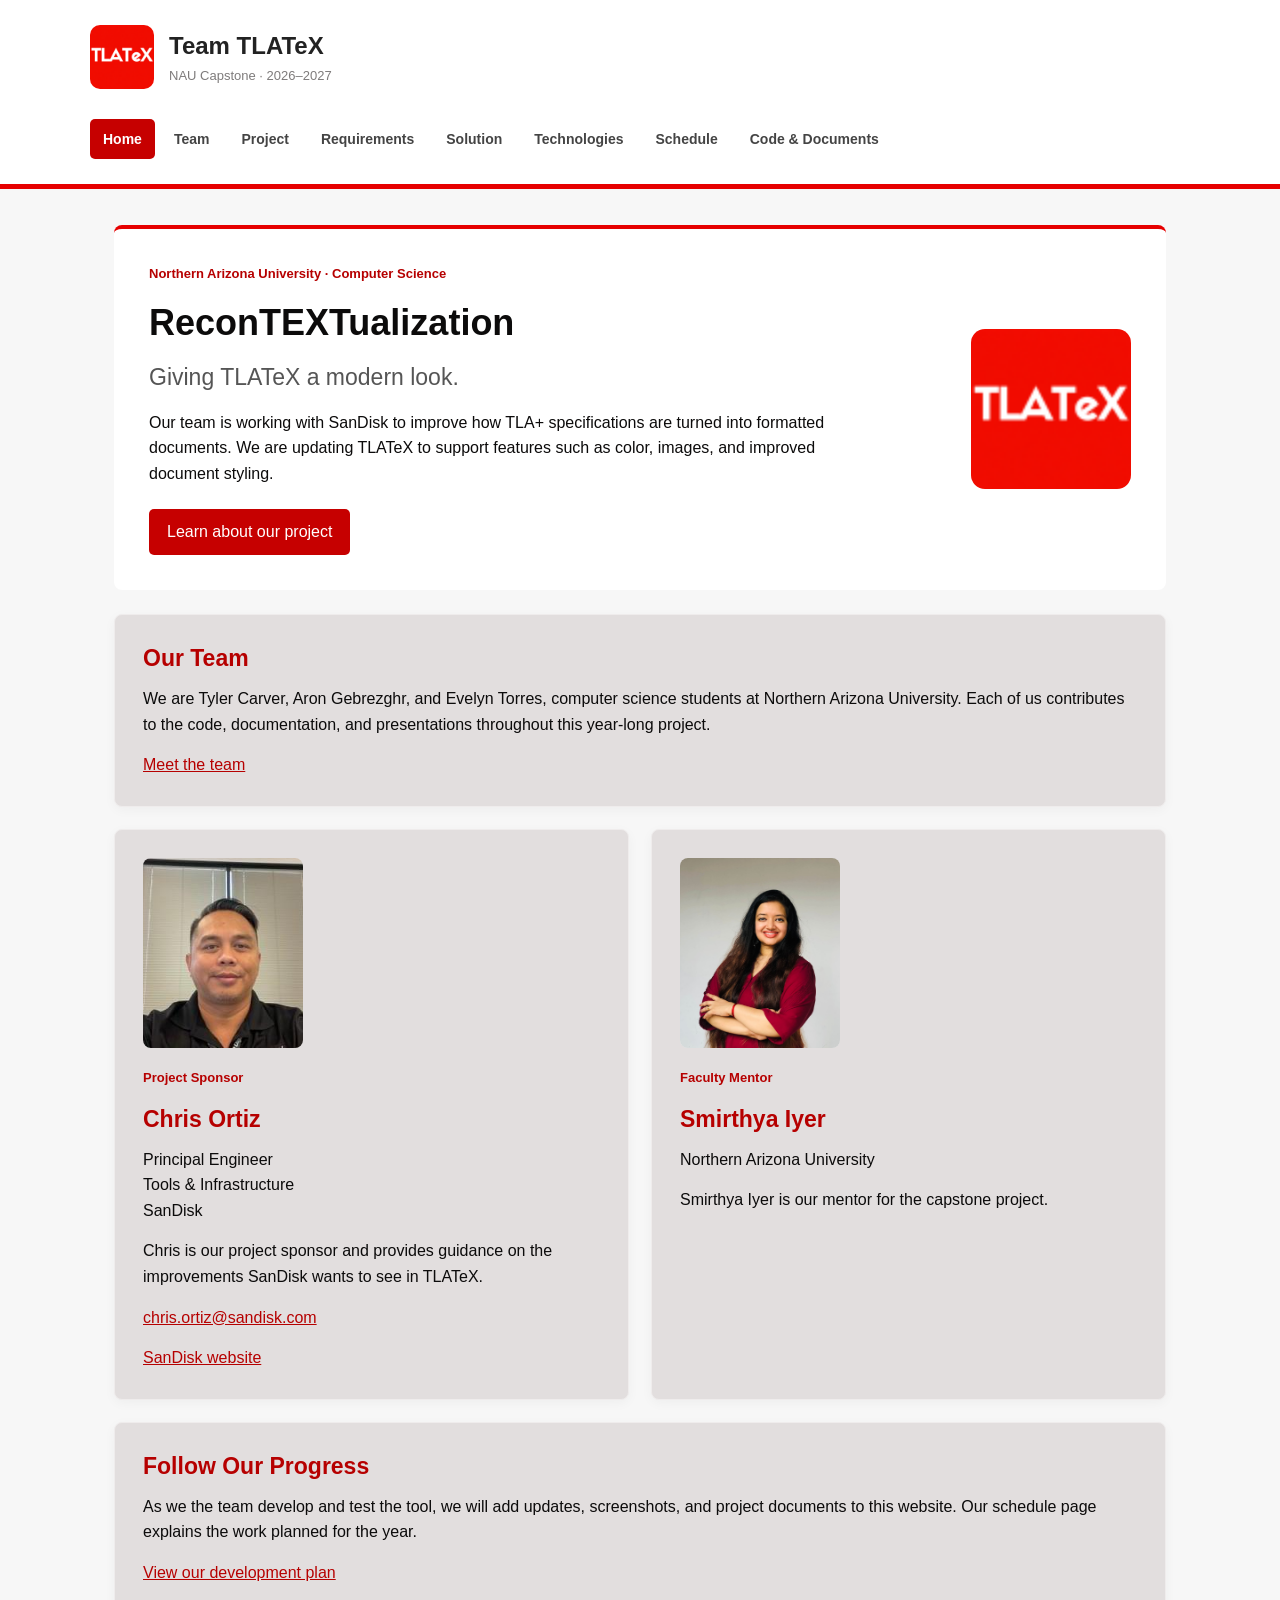
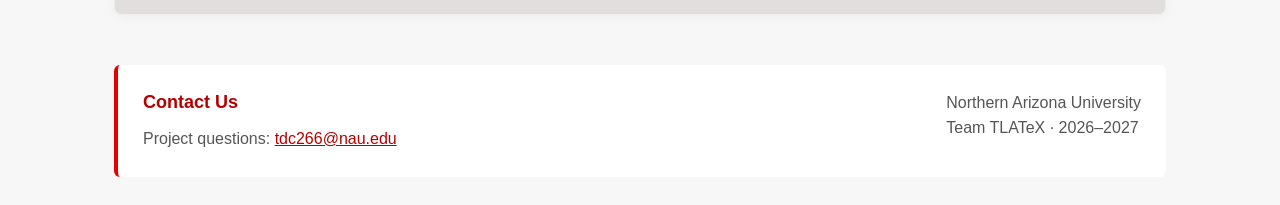
==== index.html @ 8400bfa0 "Add files via upload" ====
<!DOCTYPE html>

<html lang="en">

<head>

    <!-- this sets up the page and connects our css file -->
    <meta charset="UTF-8">
    <meta name="viewport" content="width=device-width, initial-scale=1.0">

    <meta name="description" content="ReconTEXTualization is an NAU capstone project focused on modernizing TLATeX for SanDisk.">

    <link rel="stylesheet" href="style.css">
    <title>Home | Team TLATeX</title>

</head>

<body>

    <!-- this lets keyboard users skip the navigation -->
    <a class="skip-link" href="#main">Skip to content</a>

    <!-- this shows our team name and logo -->
    <header>

        <a class="brand" href="index.html">
            <img src="TlaTEX%20(80%20x%2080%20px)-3.png" alt="" width="64" height="64">

            <span>
                Team TLATeX
                <small>NAU Capstone · 2026–2027</small>
            </span>
        </a>

        <!-- these links open the other pages -->
        <nav aria-label="Main navigation">

            <a href="index.html" aria-current="page">Home</a>
                <a href="team.html">Team</a>
            <a href="project.html">Project</a>
                <a href="requirements.html">Requirements</a>
            <a href="solution.html">Solution</a>
                <a href="technologies.html">Technologies</a>
            <a href="schedule.html">Schedule</a>
                <a href="resources.html">Code &amp; Documents</a>

        </nav>

    </header>


    <main id="main">

        <!-- this introduces our capstone project -->
        <section class="intro">

            <div>
                <p class="label">Northern Arizona University · Computer Science</p>

                <h1>ReconTEXTualization</h1>

                <p class="subtitle">Giving TLATeX a modern look.</p>

                <p>
                    Our team is working with SanDisk to improve how TLA+
                    specifications are turned into formatted documents.
                    We are updating TLATeX to support features such as
                    color, images, and improved document styling.
                </p>

                <a class="button" href="project.html">Learn about our project</a>
            </div>

            <img src="TlaTEX%20(80%20x%2080%20px)-3.png"
                 alt="TLATeX team logo" width="160" height="160">

        </section>


        <!-- this gives a quick introduction to the team -->
        <section class="card">

            <h2>Our Team</h2>

            <p>
                We are Tyler Carver, Aron Gebrezghr, and Evelyn Torres,
                computer science students at Northern Arizona University.
                Each of us contributes to the code, documentation,
                and presentations throughout this year-long project.
            </p>

            <a href="team.html">Meet the team</a>

        </section>


        <!-- this introduces our sponsor and faculty mentor -->
        <div class="two-columns">

            <section class="card person-card">

                <img class="headshot" src="Chris%20Ortiz.jpeg"
                     alt="Chris Ortiz" width="160" height="190">

                <div>
                    <p class="label">Project Sponsor</p>
                    <h2>Chris Ortiz</h2>

                    <p>
                        Principal Engineer<br>
                        Tools &amp; Infrastructure<br>
                        SanDisk
                    </p>

                    <p>
                        Chris is our project sponsor and provides guidance
                        on the improvements SanDisk wants to see in TLATeX.
                    </p>

                    <a href="mailto:chris.ortiz@sandisk.com">
                        chris.ortiz@sandisk.com
                    </a>

                    <p class="spaced">

                        <a href="https://www.sandisk.com/">SanDisk website</a>
                    </p>

                
                </div>

            </section>


            <section class="card person-card">


                <img class="headshot" src="Headshot_Smi.jpg"

                     alt="Smirthya Iyer" width="160" height="190">

                <div>


                    <p class="label">Faculty Mentor</p>
                    <h2>Smirthya Iyer</h2>

                    <p>Northern Arizona University</p>

                    <p>

                        Smirthya Iyer is our mentor for the
                        capstone project.

                    </p>

                    
                </div>

            </section>

        </div>


        <!-- this explains where visitors can find project updates -->
        <section class="card">

            <h2>Follow Our Progress</h2>

            <p>
                As we the team develop and test the tool, we will add updates,
                screenshots, and project documents to this website.
                Our schedule page explains the work planned for the year.
            </p>

            <a href="schedule.html">View our development plan</a>

        </section>

    </main>


    <!-- this shows our team contact information -->
    <footer>

        <div>
            <h2>Contact Us</h2>
            <p>
                Project questions:
                <a href="mailto:tdc266@nau.edu">tdc266@nau.edu</a>
            </p>
        </div>

        <p>
            Northern Arizona University<br>
            Team TLATeX · 2026–2027
        </p>

    </footer>

</body>

</html>
---- style.css ----
/* this keeps padding and borders inside the element's width */
*
{
    box-sizing: border-box;
}


/* this will be able to  set the main colors and font */
body
{
    margin: 0;

    background-color: #f7f7f7;
    color: #0c0b0b;

    font-family: Arial, Helvetica, sans-serif;

    line-height: 1.6;
}


a
 {
    color: #b60000;
    overflow-wrap: anywhere;
}

a:hover
{
    text-decoration: none;
}


/* this makes links easier to see when using a keyboard on mobile devices  */
a:focus-visible
{
    outline: 3px solid #222;

    outline-offset: 4px;
}


/* this link stays hidden until a keyboard user selects it */
.skip-link
{
    position: absolute;

    top: -100px;
    left: 12px;

    padding: 10px 16px;
    background-color: white;


    z-index: 2;
}


.skip-link:focus
{

    top: 13px;
}


/* this styles the header at the top of each page */
header
{
    background-color: white;

    padding: 25px max(24px, calc((100% - 1100px) / 2));
    border-bottom: 5px solid #e60000;
}


/* this keeps the logo beside the team name */
.brand
{
    display: inline-flex;



    align-items: center;


    gap: 15px;

    color: #222;
    text-decoration: none;

    font-size: 24px;
    font-weight: bold;
}

.brand img
 {
    border-radius: 10px;
}

.brand small
{
    display: block;

    font-size: 13px;

    
    font-weight: normal;


    color: #7e7b7b;
}


/* these links work like tabs for the different pages */
nav
{
    display: flex;


    flex-wrap: wrap;

    gap: 6px;
    margin-top: 22px;
}

nav a
{
    padding: 9px 13px;

    border-radius: 5px;
    color: #444;

    font-size: 14px;
    font-weight: bold;
    text-decoration: none;
}

nav a:hover
 {
    background-color: #f0f0f0;
}


/* this highlights whichever page is currently open */
nav a[aria-current="page"]
{
    background-color: #c60000;
    color: white;
}


/* this centers the page content and adds space around it */
main
{
    max-width: 1100px;

    margin: 36px auto 50px;


    padding: 0 24px;
}


/* this styles the title at the top of each page */
.page-title
{
    margin-bottom: 28px;
}

h1
{
    margin: 0;

    font-size: 36px;
    line-height: 1.25;

    overflow-wrap: anywhere;
}

.page-title p
 {


    margin: 10px 0 0;
    color: #555;
}


/* this sets the spacing for section headings and paragraphs */
h2
{
    margin: 0 0 12px;

    font-size: 23px;
    line-height: 1.35;
}

h3
{
    margin: 22px 0 8px;

    font-size: 18px;
    line-height: 1.4;
}

p
 {
    margin: 0 0 15px;
}

p:last-child
{
    margin-bottom: 0;
}


/* this styles the large introduction on the home page */
.intro
{
    display: flex;

    align-items: center;

    justify-content: space-between;

    gap: 35px;

    padding: 35px;

    margin-bottom: 24px;

    background-color: white;

    border-top: 4px solid #e60000;

    border-radius: 8px;
}

.intro div
 {
    max-width: 700px;
    min-width: 0;
}

.intro img
{
    flex-shrink: 0;
    border-radius: 14px;
}

.subtitle
{
    margin: 14px 0;

    font-size: 23px;
    color: #555;
}


/* this adds small red labels above important information */
.label
{
    color: #b60000;

    font-size: 13px;
    font-weight: bold;
}


/* this styles the main link on the home page */
.button
{
    display: inline-block;

    padding: 10px 18px;

    margin-top: 8px;

    background-color: #c60000;


    color: white;

    border-radius: 5px;
    text-decoration: none;
}

.button:hover
 {
    background-color: #a60000;
}


/* these white boxes separate the page into clear sections */
.card
{
    padding: 28px;
    margin-bottom: 22px;

    background-color: rgb(226, 222, 222);

    border: 1px solid #efecec;


    border-radius: 8px;

    box-shadow: 0 3px 12px rgba(0, 0, 0, 0.04);

    min-width: 0;


    overflow-wrap: anywhere;
}

.card h2


{

    color: #b60000;
}


/* this places the sponsor and mentor beside each other */



.two-columns
{
    display: grid;

    grid-template-columns: repeat(2, minmax(0, 1fr));


    gap: 22px;
}


/* this leaves space between a person's photo and description */
.person-card
{
    display: flex;


    flex-direction: column;

    align-items: flex-start;


    gap: 20px;
}


/* this keeps the team member photos beside their descriptions */
.member
{
    display: flex;
    align-items: flex-start;

    gap: 28px;
}

.member > div
 {
    min-width: 0;
}


/* this keeps the headshots the same size */
.headshot
{
    display: block;

    width: 160px;
    height: 190px;

    object-fit: cover;
    object-position: center top;

    flex-shrink: 0;

    border-radius: 8px;
    background-color: #eee;
}


/* this styles the team member's project role */
.role
{
    color: #555;
    font-weight: bold;
}


/* this adds a little space above a paragraph */
.spaced
 {
    margin-top: 15px;
}


/* this makes unfinished information easy to spot */
.placeholder
{
    color: #555;

    padding: 14px;
    background-color: #f7f7f7;

    border-left: 3px solid #ccc;
}


/* this adds room between requirements and other list items */
.feature-list
{
    margin: 16px 0;
    padding-left: 24px;
}

.feature-list li
 {
    margin-bottom: 14px;
}

.feature-list li:last-child
{
    margin-bottom: 0;
}


/* this makes the development steps easy to follow */
.workflow
{
    margin: 20px 0 0;
    padding-left: 28px;
}

.workflow li
{
    padding-left: 8px;
    margin-bottom: 22px;
}

.workflow li::marker
 {
    color: #b60000;
    font-weight: bold;
}

.workflow strong
{
    font-size: 18px;
}

.workflow p
 {
    margin: 6px 0 0;
}


/* this lets the table scroll if the screen gets too narrow */
.table-wrap
{
    overflow-x: auto;
}

table
{
    width: 100%;

    border-collapse: collapse;
    text-align: left;
}

caption
{
    margin-bottom: 15px;

    text-align: left;
    color: #555;
}

th,
td
{
    padding: 14px;

    border-bottom: 1px solid #ddd;
    vertical-align: top;
}

thead
 {
    background-color: #f5f5f5;
}

tbody th
{
    width: 28%;
}


/* this gives code filenames a small background */
code
{
    padding: 2px 5px;

    background-color: #f1f1f1;
    border-radius: 3px;

    font-family: Consolas, "Courier New", monospace;
    font-size: 0.95em;
}


/* this separates each document entry */
.document
{
    padding: 20px 0;
    border-bottom: 1px solid #e5e5e5;
}

.document:first-of-type
 {
    padding-top: 0;
}

.document:last-child
{
    padding-bottom: 0;
    border-bottom: 0;
}

.document h3
 {
    margin-top: 0;
}


/* this styles the contact area at the bottom */
footer
{
    max-width: 1052px;

    margin: 0 auto 28px;
    padding: 25px;

    display: flex;
    justify-content: space-between;

    gap: 25px;

    background-color: white;

    border-left: 4px solid #e60000;
    border-radius: 6px;

    color: #555;
}

footer h2
{
    color: #b60000;
    font-size: 18px;
}


/* this adjusts the website for tablets and smaller screens */
@media (max-width: 760px)
{

    h1
    {
        font-size: 29px;
    }

    .two-columns
     {
        grid-template-columns: 1fr;
    }

    .intro
    {
        padding: 25px;
        gap: 25px;
    }

    .intro img
    {
        width: 100px;
        height: 100px;
    }

    footer
     {
        flex-direction: column;
        margin: 0 24px 24px;
    }

}


/* this stacks the photos and text on phones */
@media (max-width: 520px)
{

    header
    {
        padding: 20px 16px;
    }

    main
     {
        margin-top: 26px;
        padding: 0 16px;
    }

    .brand
    {
        font-size: 21px;
    }

    nav a
     {
        padding: 9px 10px;
    }

    .intro,
    .member
    {
        flex-direction: column;
        align-items: flex-start;
    }

    .card
     {
        padding: 22px;
    }

    .subtitle
    {
        font-size: 20px;
    }

    th,
    td
     {
        padding: 10px;
    }

    footer
    {
        margin: 0 16px 24px;
    }

}
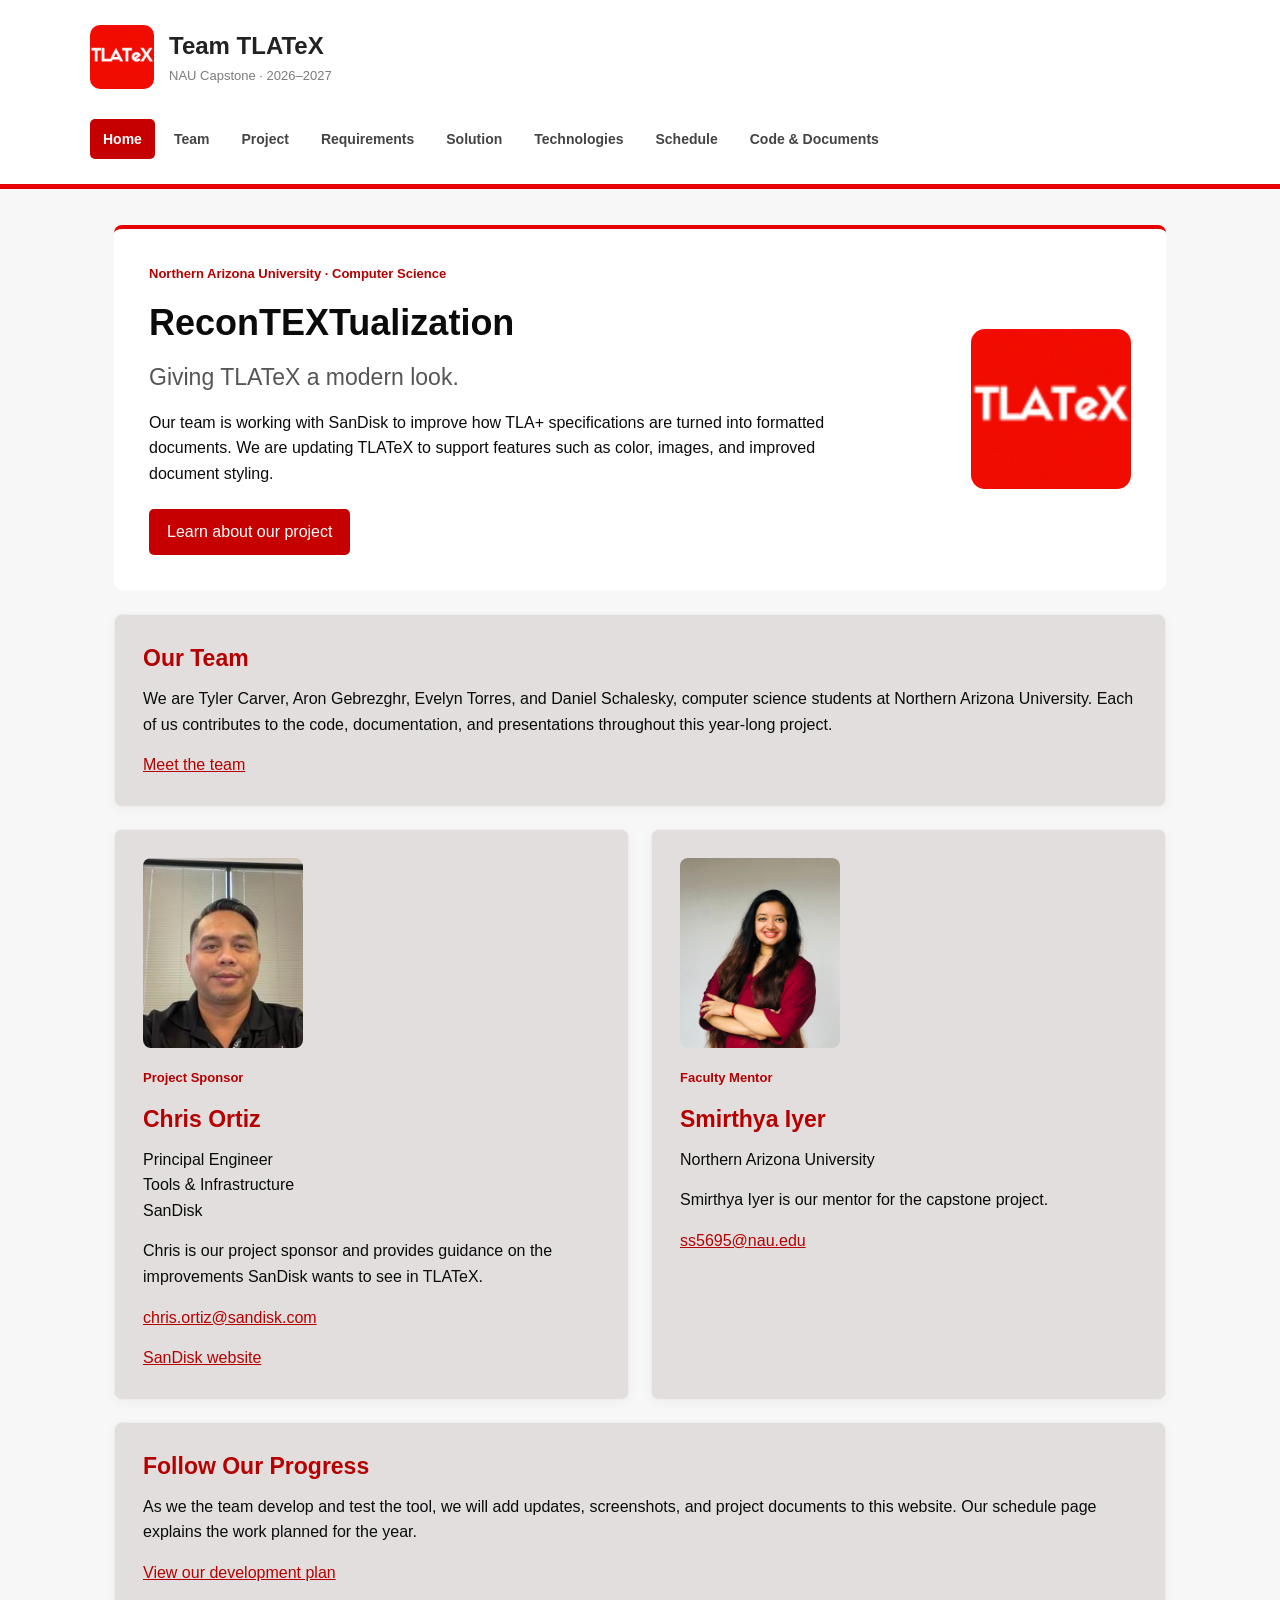
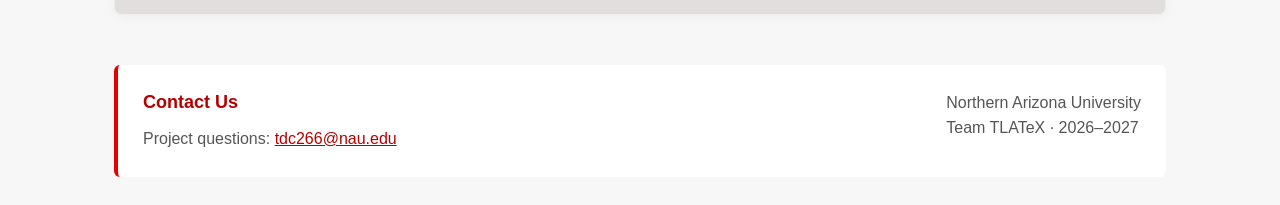
==== commit 5df86324: "Add files via upload" ====
--- a/index.html
+++ b/index.html
@@ -83,7 +83,7 @@
             <h2>Our Team</h2>
 
             <p>
-                We are Tyler Carver, Aron Gebrezghr, and Evelyn Torres,
+                We are Tyler Carver, Aron Gebrezghr, Evelyn Torres, and Daniel Schalesky,
                 computer science students at Northern Arizona University.
                 Each of us contributes to the code, documentation,
                 and presentations throughout this year-long project.
@@ -138,6 +138,7 @@
                 <img class="headshot" src="Headshot_Smi.jpg"
 
                      alt="Smirthya Iyer" width="160" height="190">
+                     
 
                 <div>
 
@@ -153,6 +154,9 @@
                         capstone project.
 
                     </p>
+                    <a href="mailto:ss5695@nau.edu">
+                        ss5695@nau.edu
+                    </a>
 
                     
                 </div>
